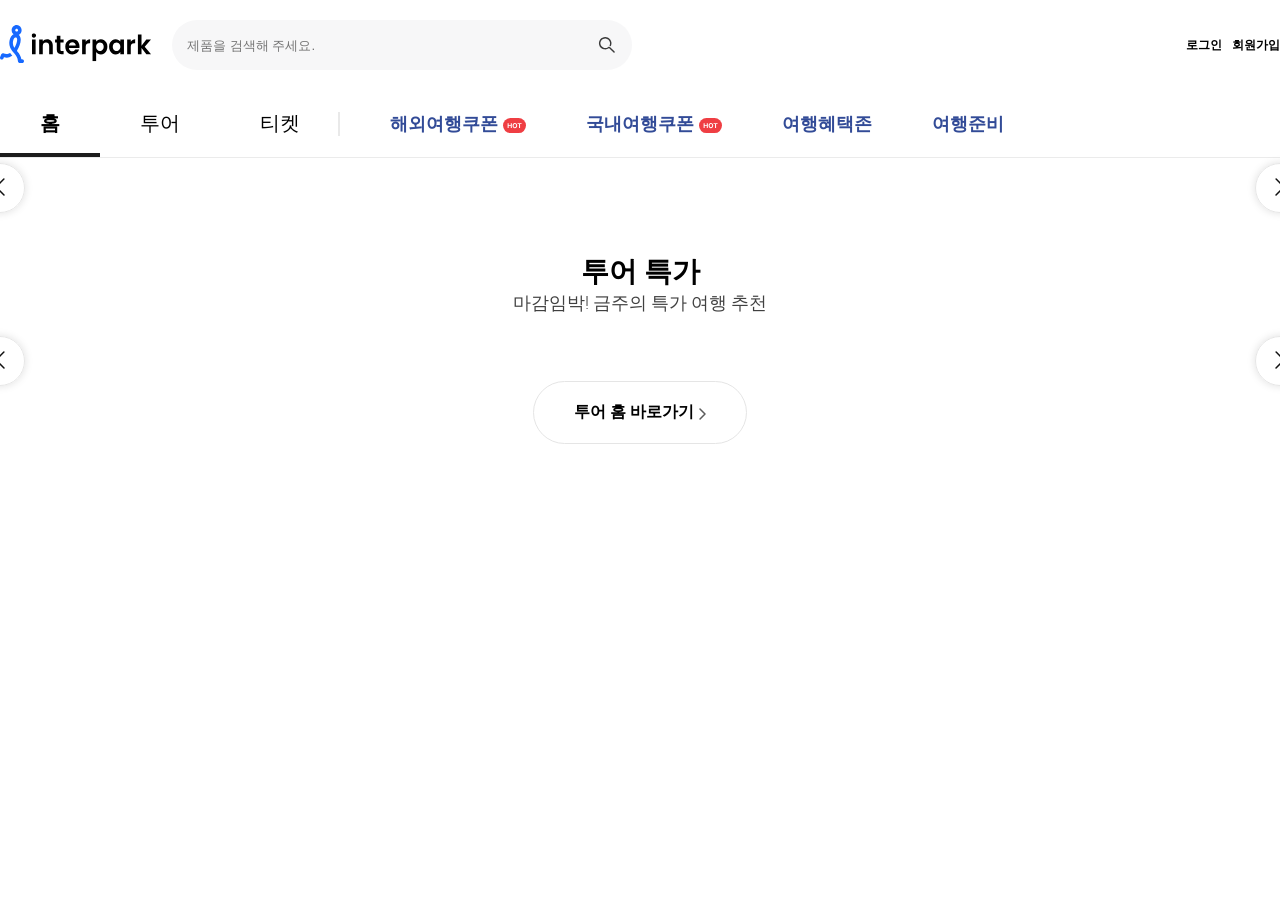
==== public/index.html @ 2ddde7ba "[feat]: tour영역 슬라이드 버튼 작업" ====
<!DOCTYPE html>
<html lang="ko">
  <head>
    <meta charset="UTF-8" />
    <meta name="viewport" content="width=device-width, initial-scale=1.0" />
    <title>나의 til</title>
    <!-- 외부라이브러리 -->
    <link
      rel="stylesheet"
      href="https://cdn.jsdelivr.net/npm/swiper@11/swiper-bundle.min.css"
    />
    <script src="https://cdn.jsdelivr.net/npm/swiper@11/swiper-bundle.min.js"></script>

    <link rel="stylesheet" href="css/common.css" />
    <link rel="stylesheet" href="css/header.css" />
    <link rel="stylesheet" href="css/banner.css" />
    <link rel="stylesheet" href="css/tour.css" />

    <!-- js 초기 코드  -->
    <script src="js/index.js"></script>
    <script src="js/header.js"></script>
    <script src="js/banner.js"></script>
    <script src="js/tour.js"></script>
  </head>

  <body>
    <!-- 전체 레이아웃  -->
    <div class="wrap">
      <!-- 상단 -->
      <header class="header">
        <div class="layout">
          <!-- 상단의 위 -->
          <div class="header_top">
            <div class="header_top_left">
              <!-- 로고 -->
              <div class="logo">
                <a href="http://www.interpark.com" target="_blank">
                  <img src="images/logo.svg" alt="로고" title="인터파크" />
                </a>
              </div>
              <!-- 제품검색 -->
              <div class="search">
                <!-- 제품 검색 API 연동 -->
                <form class="search_form">
                  <input
                    class="search_form_word"
                    type="text"
                    placeholder="제품을 검색해 주세요."
                  />
                  <input
                    class="search_form_button"
                    type="submit"
                    value="검색"
                  />
                </form>
              </div>
            </div>
            <div class="header_top_right">
              <ul class="member">
                <li><a href="#">로그인</a></li>
                <li><a href="#">회원가입</a></li>
              </ul>
            </div>
          </div>
          <!-- 상단의 아래 -->
          <div class="header_bottom">
            <div class="header_bottom_nav">
              <ul class="nav">
                <li><a href="#" class="focus">홈</a></li>
                <li><a href="#">투어</a></li>
                <li><a href="#">티켓</a></li>
              </ul>
            </div>
            <div class="header_bottom_eventmenu">
              <ul class="cupon">
                <li>
                  <a href="#">
                    해외여행쿠폰
                    <img
                      src="images/badge_hot.svg"
                      alt="해외여행쿠폰"
                      title="해외여행쿠폰"
                    />
                  </a>
                </li>
                <li>
                  <a href="#">
                    국내여행쿠폰
                    <img
                      src="images/badge_hot.svg"
                      alt="국내여행쿠폰"
                      title="국내여행쿠폰"
                    />
                  </a>
                </li>
                <li><a href="#">여행혜택존</a></li>
                <li><a href="#">여행준비</a></li>
              </ul>
            </div>
          </div>
        </div>
      </header>
      <!-- 메인 -->
      <main>
        <div class="layout">
          <!-- Banner -->
          <div class="banner">
            <!-- 절대로 swiper 단어 고치지 않는다 -->
            <div class="swiper sw_banner">
              <div class="swiper-wrapper">
                <!-- API 연동 -->
              </div>
              <div class="swiper-pagination"></div>
            </div>

            <button class="slide_bt banner_left">
              <img src="images/slider_arrow.svg" alt="left" title="left" />
            </button>

            <button class="slide_bt banner_right">
              <img src="images/slider_arrow.svg" alt="right" title="right" />
            </button>
          </div>
          <!-- Tour -->
          <div class="tour">
            <div class="section_top">
              <h2 class="section_title">투어 특가</h2>
              <span class="section_desc">마감임박! 금주의 특가 여행 추천</span>
            </div>
            <div class="section_list">
              <!--Start 목록영역 -->
              <div class="section_category">
                <ul class="section_category_bts">
                  <!-- API 연동 -->
                </ul>
              </div>

              <div class="section_slide">
                <!-- Swipe 투어 영역 -->
                <div class="swiper sw_tour">
                  <div class="swiper-wrapper">
                    <!-- API 연동 -->
                  </div>
                </div>

                <button class="slide_bt tour_prev banner_left">
                  <img src="images/slider_arrow.svg" alt="left" title="left" />
                </button>

                <button class="slide_bt tour_next banner_right">
                  <img
                    src="images/slider_arrow.svg"
                    alt="right"
                    title="right"
                  />
                </button>
              </div>

              <!--End 목록영역 -->
            </div>
            <div class="section_bts">
              <a href="#">
                투어 홈 바로가기
                <img
                  src="images/icon_linkArrow.svg"
                  alt="투어 홈 바로가기"
                  title="투어 홈 바로가기"
                />
              </a>
            </div>
          </div>
          <!-- Trip -->
          <div></div>
          <!-- Ticket -->
          <div></div>
          <!-- Live -->
          <div></div>
        </div>
      </main>
      <!-- 하단 -->
      <footer>
        <div></div>
      </footer>
    </div>
  </body>
</html>
---- public/css/common.css ----
@charset "utf-8";
@import url("https://fonts.googleapis.com/css2?family=Noto+Sans:ital,wght@0,100..900;1,100..900&family=Roboto:ital,wght@0,100..900;1,100..900&display=swap");

* {
  margin: 0;
  padding: 0;
  box-sizing: border-box;
  outline-style: none;
}

/* 태그 선택 : 추천하는 각 태그별 기본값 */
a {
  text-decoration: none;
  /* 디자인 보고 수정 */
  color: #000000;
}
ul {
  list-style: none;
}
html {
  width: 100%;
  /* 디자인 보고 수정 */
  font-size: 12px;
}

body {
  width: 100%;
  font-size: 1rem;
  /* 디자인 보고 수정 */
  color: #000000;
  /* 글꼴이 필요로 함. */
  font-family: "Segoe UI", Roboto, Arial, "Noto Sans", sans-serif;
  letter-spacing: 0px;
  word-spacing: 0px;
}
.wrap {
  width: 100%;
}
.layout {
  max-width: 1280px;
  width: 100%;

  margin: 0 auto;
  /* margin-top: 0;
  margin-bottom: 0;
  margin-left: auto;
  margin-right: auto; */
}
---- public/css/header.css ----
.header {
  position: relative;
  width: 100%;
  background-color: #ffffff;
  border-bottom: 1px solid #ebebeb;
}
.header_down {
  position: fixed;
  left: 0;
  top: 0;
  width: 100%;
  z-index: 100;
}

.header_top {
  /* 좌표 기준을 세워주자 */
  position: relative;
  width: 100%;
  display: flex;
  justify-content: space-between;
  align-items: center;

  /* margin-top: 30px; */
  /* margin-bottom: 30px; */
  margin: 20px 0;
}
.header_top_down {
  margin: 0;
}
.header_top_left {
  display: flex;
  align-items: center;
  gap: 20px;
}

.logo > a > img {
  width: 152px;
  height: auto;
}

.search {
}

.search_down {
  position: absolute;
  left: 350px;
  top: 10px;
}

.search_form {
  display: flex;
  align-items: center;
  width: 460px;
}

.search_form_word {
  width: calc(100% - 50px);
  height: 50px;
  background-color: #f7f7f8;
  border: none;
  border-radius: 25px 0px 0px 25px;
  padding-left: 15px;
}
.search_form_button {
  width: 50px;
  height: 50px;
  background-color: #f7f7f8;
  border: none;
  border-radius: 0px 25px 25px 0px;
  font-size: 0;
  cursor: pointer;

  /* background-color: red;
  background-image: url("../images/btn_search.svg");
  background-repeat: no-repeat;
  background-position: center;
  background-size: 18px; */

  background: #f7f7f8 url("../images/btn_search.svg") no-repeat center;
  background-size: 18px;
}

.header_top_right {
  position: relative;
}
.member {
  display: flex;
  gap: 10px;
}
.member_down {
  position: absolute;
  right: 0;
  top: 30px;
}
.member > li > a {
  font-size: 12px;
  font-weight: 700;
  color: #000000;
  line-height: 16px;
}

.header_bottom {
  width: 100%;
  display: flex;
  align-items: center;
}
.header_bottom_nav {
}
.nav {
  position: relative;
  display: flex;
  gap: 0px;
}
.nav::after {
  content: "";
  display: block;
  position: absolute;
  right: 0;
  /* top: calc(100% - 50% - 24px / 2); */
  top: 50%;
  transform: translateY(-50%);

  width: 2px;
  height: 24px;
  background-color: #e9e9e9;
}

.nav li a {
  position: relative;

  display: block;
  font-size: 20px;
  font-weight: 400;
  padding: 20px 40px;
}

.nav li a.focus {
  font-weight: 700 !important;
}

.nav li a.focus::after {
  content: "";

  position: absolute;
  left: 0;
  bottom: 0;

  display: block;
  width: 100%;
  height: 4px;
  background-color: #1c1c1c;
}

.header_bottom_eventmenu {
}
.cupon {
  display: flex;
  align-items: center;
  gap: 20px;
  margin-left: 30px;
}
.cupon > li > a {
  display: flex;
  align-items: center;
  gap: 5px;

  font-size: 18px;
  font-weight: 600;
  color: #324b97;
  padding: 0 20px;
}
.cupon > li > a > img {
  transform: translateY(10%);
}
---- public/css/banner.css ----
.banner {
  position: relative;
  margin-top: 30px;
}
.banner_slide {
  display: flex;
  gap: 25px;
}

.banner_list {
  border-radius: 15px;
  overflow: hidden;
}
/* 이미지가 영역에 가득 채워지고 비율이 유지되도록 처리  */
.banner_list img {
  width: 100%;
  height: 100%;
  /* 비율을 유지하면서 영역에 이미지 가득 채우기 */
  object-fit: cover;
  display: block;
}
.sw_banner {
  border-radius: 15px;
}
.slide_bt {
  position: absolute;
  top: 50%;
  /* transform: translateY(-50%); */
  width: 50px;
  height: 50px;
  border-radius: 50%;

  cursor: pointer;

  border: 1px solid #e6e6e6;
  background-color: rgba(255, 255, 255, 0.85);
  box-shadow: 0 0 8px rgba(0, 0, 0, 0.13);

  z-index: 100;
}
.banner_left {
  left: 0;
  transform: translateX(-50%) translateY(-50%) rotateY(180deg);
}
.banner_right {
  right: 0;
  transform: translateX(50%) translateY(-50%);
}
---- public/css/tour.css ----
.tour {
  position: relative;
  margin-top: 65px;
}

.section_top {
  padding-bottom: 22px;
}
.section_title {
  text-align: center;
  font-size: 28px;
  font-weight: 700;
}
.section_desc {
  display: block;
  text-align: center;
  font-size: 18px;
  font-weight: 300;
  color: rgba(0, 0, 0, 0.75);
}
.section_list {
  position: relative;
}
.section_category {
  display: flex;
  justify-content: center;
  padding-bottom: 24px;
}
.section_category_bts {
  display: flex;
  gap: 6px;
}
.section_category_bts > li {
}
.section_category_bts > li > button {
  border: 1px solid #e5e5e5;
  background-color: #ffffff;
  padding: 15px 20px;
  border-radius: 52px;
  cursor: pointer;

  font-size: 14px;
  font-weight: 400;

  transition: all 0.1s;
}
.section_category_bts > li > button.cate_focus {
  border: 1px solid #333333;
  color: #fff;
  background-color: #333333;
  font-weight: 700;
}

.section_slide {
  position: relative;
  margin-bottom: 20px;
}

.item {
  position: relative;
  overflow: hidden;
  border: 1px solid #e5e5e5;
  border-radius: 10px;
}

.item > a {
}
.item_image {
  width: 100%;
  height: 250px;
  overflow: hidden;
  margin-bottom: 25px;
}

.item_image > img {
  width: 100%;
  /* 비율을 유지하면서 영역에 이미지 가득 채우기 */
  height: 100%;
  object-fit: cover;
  display: block;
}
.item_name {
  position: absolute;
  left: 20px;
  top: 235px;

  background-color: #1769ff;
  color: #fff;
  font-size: 14px;
  font-weight: 600;

  border-radius: 4px;
  padding: 10px;
}

.item_text {
  padding: 20px;
  padding-top: 5px;
}

.item_cupon {
  display: block;
  font-size: 14px;
  font-weight: 400;
  color: #1769ff;
  /* 줄내림 방지 */
  white-space: nowrap;
  /* 말줄임 처리 */
  overflow: hidden;
  text-overflow: ellipsis;
}
.item_desc {
  display: block;
  font-size: 14px;
  font-weight: 400;
  color: #333;
  /* 줄내림 방지 */
  white-space: nowrap;
  /* 말줄임 처리 */
  overflow: hidden;
  text-overflow: ellipsis;
}
.item_price {
  font-size: 16px;
  font-weight: 400;
}
.item_price > b {
  font-size: 20px;
  font-weight: 700;
}

.section_bts {
  display: flex;
  justify-content: center;
}
.section_bts > a {
  border: 1px solid #e5e5e5;
  padding: 20px 40px;
  border-radius: 40px;

  background-color: #fff;
  font-size: 16px;
  font-weight: 700;

  display: flex;
  align-items: center;
  gap: 5px;
}
.section_bts > a > img {
  transform: translateY(1px);
}

/* Swiper 버튼 비활성시 표현 */
.swiper-button-disabled {
  display: none !important;
}
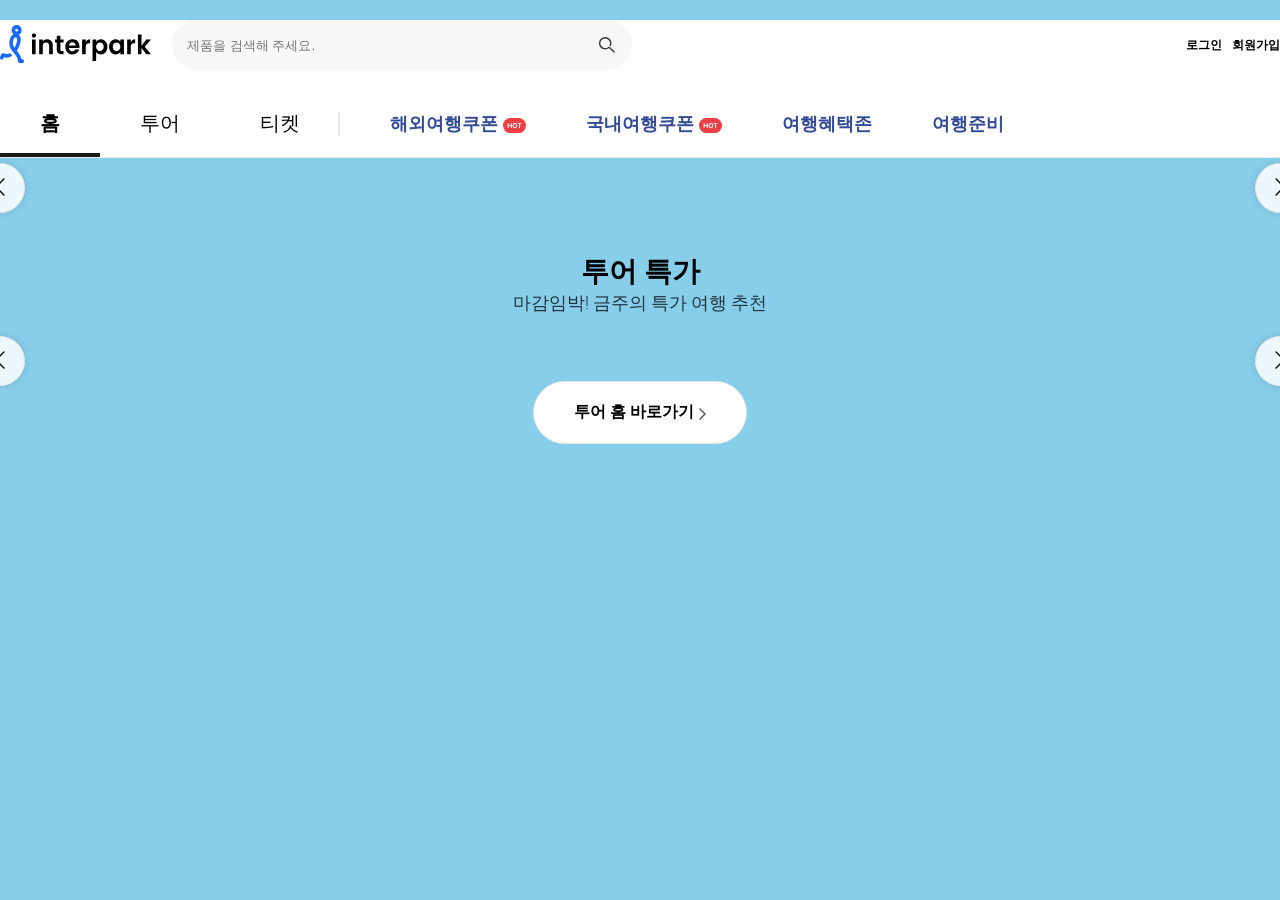
==== commit 38462de4: "[feat]: 반응형 작업과 css 정리 시작" ====
--- a/public/index.html
+++ b/public/index.html
@@ -5,6 +5,10 @@
     <meta name="viewport" content="width=device-width, initial-scale=1.0" />
     <title>나의 til</title>
     <!-- 외부라이브러리 -->
+    <link
+      rel="stylesheet"
+      href="https://necolas.github.io/normalize.css/8.0.1/normalize.css"
+    />
     <link
       rel="stylesheet"
       href="https://cdn.jsdelivr.net/npm/swiper@11/swiper-bundle.min.css"
--- a/public/css/common.css
+++ b/public/css/common.css
@@ -46,3 +46,28 @@
   margin-left: auto;
   margin-right: auto; */
 }
+
+/* 반응형작업 */
+body {
+  background-color: skyblue;
+}
+@media screen and (max-width: 1024px) {
+  body {
+    background-color: aqua;
+  }
+}
+@media screen and (max-width: 960px) {
+  body {
+    background-color: orange;
+  }
+}
+@media screen and (max-width: 760px) {
+  body {
+    background-color: hotpink;
+  }
+}
+@media screen and (max-width: 640px) {
+  body {
+    background-color: yellowgreen;
+  }
+}
--- a/public/css/header.css
+++ b/public/css/header.css
@@ -3,13 +3,14 @@
   width: 100%;
   background-color: #ffffff;
   border-bottom: 1px solid #ebebeb;
+  z-index: 999;
 }
 .header_down {
   position: fixed;
   left: 0;
   top: 0;
   width: 100%;
-  z-index: 100;
+  z-index: 999;
 }
 
 .header_top {
--- a/public/css/banner.css
+++ b/public/css/banner.css
@@ -2,6 +2,11 @@
   position: relative;
   margin-top: 30px;
 }
+/* 스크롤시 헤더가 반영 안 되는 부분 반영해서 레이아웃 적용 */
+.banner_fix {
+  padding-top: 50px;
+}
+
 .banner_slide {
   display: flex;
   gap: 25px;
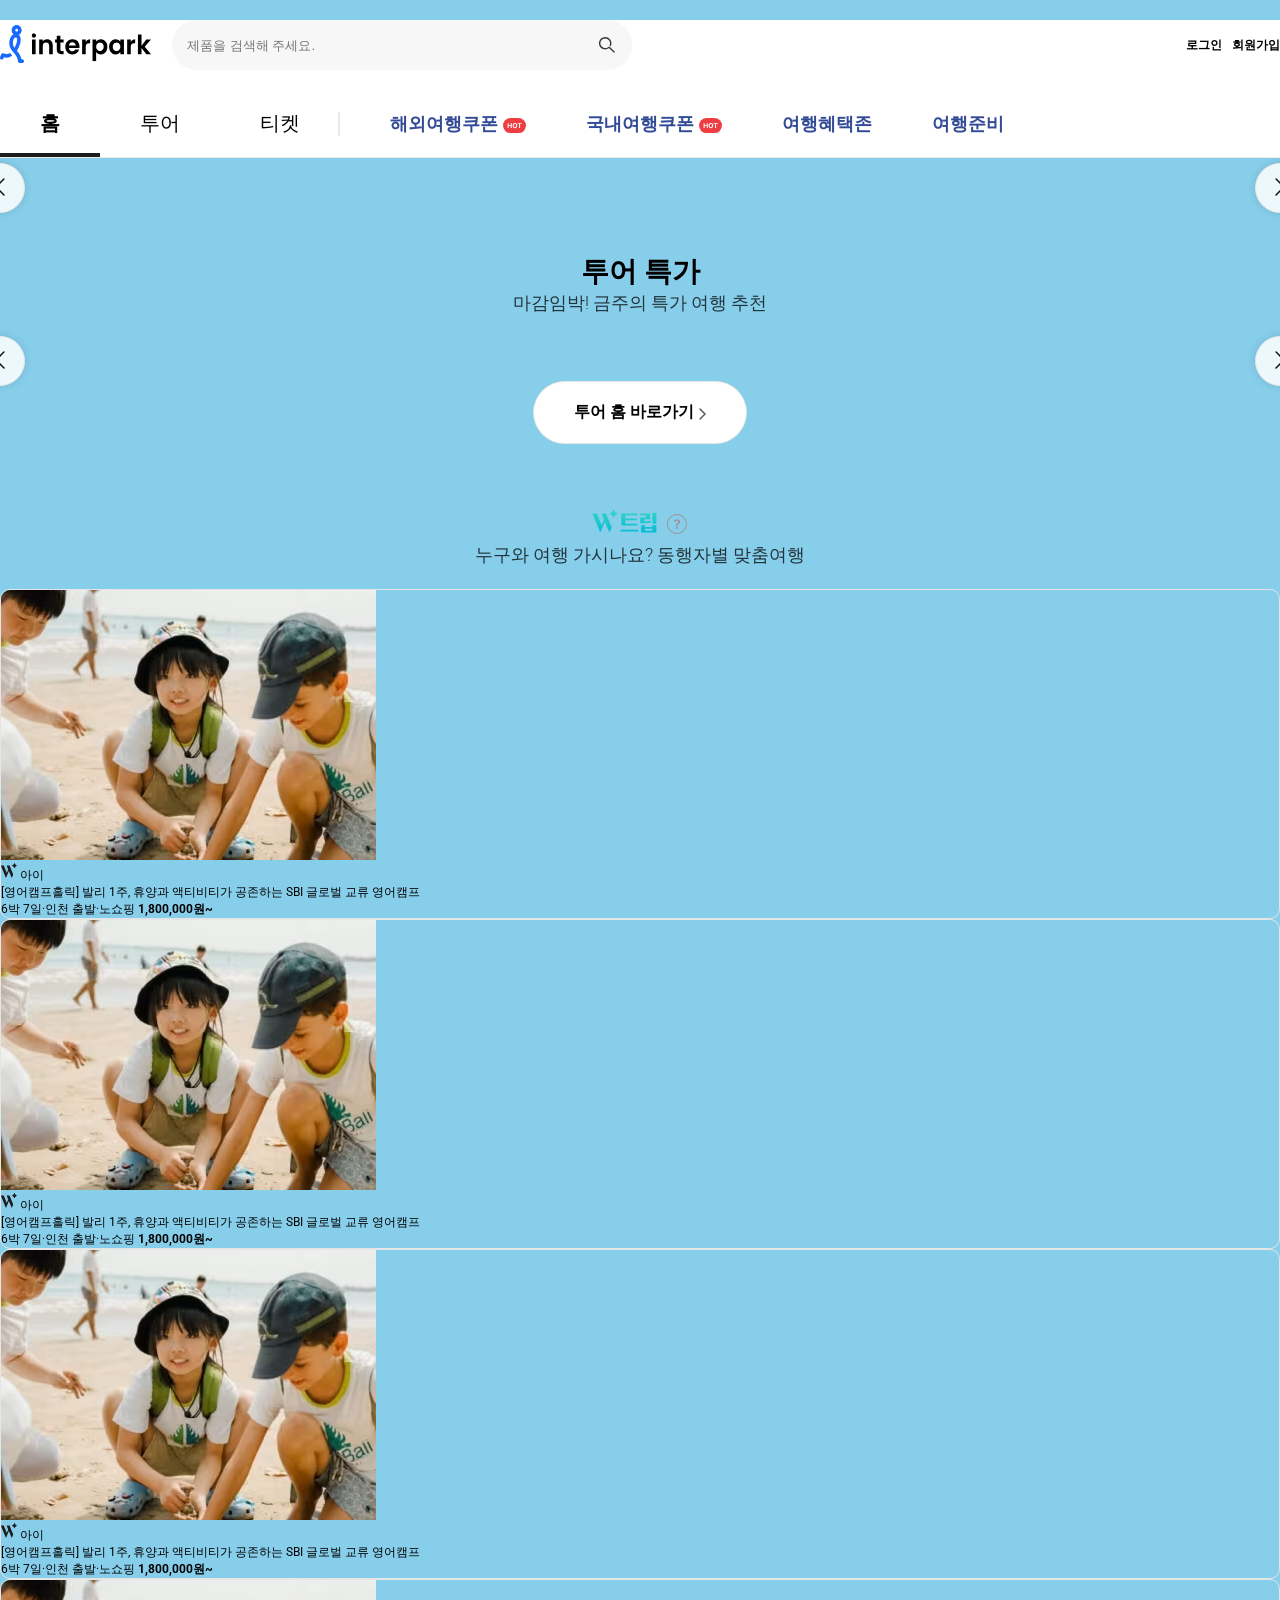
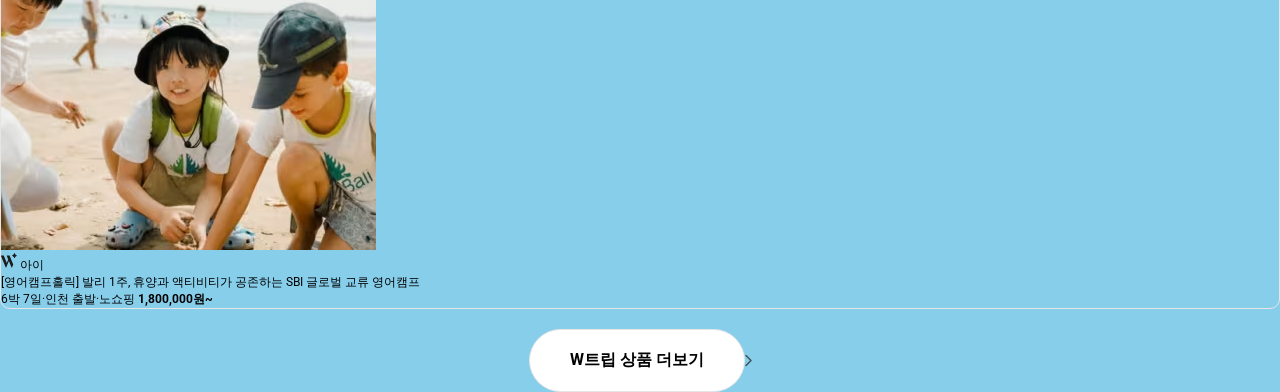
==== commit e39c8e29: "[feat]: trip영역 html 레이아웃 작업" ====
--- a/public/index.html
+++ b/public/index.html
@@ -19,6 +19,7 @@
     <link rel="stylesheet" href="css/header.css" />
     <link rel="stylesheet" href="css/banner.css" />
     <link rel="stylesheet" href="css/tour.css" />
+    <link rel="stylesheet" href="css/trip.css" />
 
     <!-- js 초기 코드  -->
     <script src="js/index.js"></script>
@@ -174,7 +175,125 @@
             </div>
           </div>
           <!-- Trip -->
-          <div></div>
+          <div class="trip">
+            <div class="section_top">
+              <div class="section_title">
+                <img
+                  src="images/icon_w_trip_new.svg"
+                  alt="w_trip"
+                  title="w_trip"
+                />
+                <img
+                  src="images/icon_w_trip_question_mark.svg"
+                  alt="w_trip_Q"
+                  title="w_trip_Q"
+                />
+              </div>
+              <span class="section_desc"
+                >누구와 여행 가시나요? 동행자별 맞춤여행</span
+              >
+            </div>
+            <!-- Start 목록영역 -->
+            <div class="section_slide">
+              <div class="item">
+                <a href="#">
+                  <img
+                    src="images/A1051441_1_300.avif"
+                    alt="발리"
+                    title="발리"
+                  />
+                  <br />
+                  <img
+                    src="images/icon_w_logo_new.svg"
+                    alt="w_logo"
+                    title="w_logo"
+                  />
+                  <span>아이</span>
+                  <p>
+                    [영어캠프홀릭] 발리 1주, 휴양과 액티비티가 공존하는 SBI
+                    글로벌 교류 영어캠프
+                  </p>
+                  <span>6박 7일·인천 출발·노쇼핑</span>
+                  <span><b>1,800,000원~</b></span>
+                </a>
+              </div>
+              <div class="item">
+                <a href="#">
+                  <img
+                    src="images/A1051441_1_300.avif"
+                    alt="발리"
+                    title="발리"
+                  />
+                  <br />
+                  <img
+                    src="images/icon_w_logo_new.svg"
+                    alt="w_logo"
+                    title="w_logo"
+                  />
+                  <span>아이</span>
+                  <p>
+                    [영어캠프홀릭] 발리 1주, 휴양과 액티비티가 공존하는 SBI
+                    글로벌 교류 영어캠프
+                  </p>
+                  <span>6박 7일·인천 출발·노쇼핑</span>
+                  <span><b>1,800,000원~</b></span>
+                </a>
+              </div>
+              <div class="item">
+                <a href="#">
+                  <img
+                    src="images/A1051441_1_300.avif"
+                    alt="발리"
+                    title="발리"
+                  />
+                  <br />
+                  <img
+                    src="images/icon_w_logo_new.svg"
+                    alt="w_logo"
+                    title="w_logo"
+                  />
+                  <span>아이</span>
+                  <p>
+                    [영어캠프홀릭] 발리 1주, 휴양과 액티비티가 공존하는 SBI
+                    글로벌 교류 영어캠프
+                  </p>
+                  <span>6박 7일·인천 출발·노쇼핑</span>
+                  <span><b>1,800,000원~</b></span>
+                </a>
+              </div>
+              <div class="item">
+                <a href="#">
+                  <img
+                    src="images/A1051441_1_300.avif"
+                    alt="발리"
+                    title="발리"
+                  />
+                  <br />
+                  <img
+                    src="images/icon_w_logo_new.svg"
+                    alt="w_logo"
+                    title="w_logo"
+                  />
+                  <span>아이</span>
+                  <p>
+                    [영어캠프홀릭] 발리 1주, 휴양과 액티비티가 공존하는 SBI
+                    글로벌 교류 영어캠프
+                  </p>
+                  <span>6박 7일·인천 출발·노쇼핑</span>
+                  <span><b>1,800,000원~</b></span>
+                </a>
+              </div>
+            </div>
+            <!-- End 목록영역 -->
+            <div class="section_bts">
+              <a href="#">W트립 상품 더보기</a>
+              <img
+                src="images/icon_linkArrow.svg"
+                alt="더보기"
+                title="W트립 상품 더보기"
+              />
+            </div>
+          </div>
           <!-- Ticket -->
           <div></div>
           <!-- Live -->
--- a/public/css/trip.css
+++ b/public/css/trip.css
@@ -0,0 +1,3 @@
+.trip {
+  margin-top: 65px;
+}
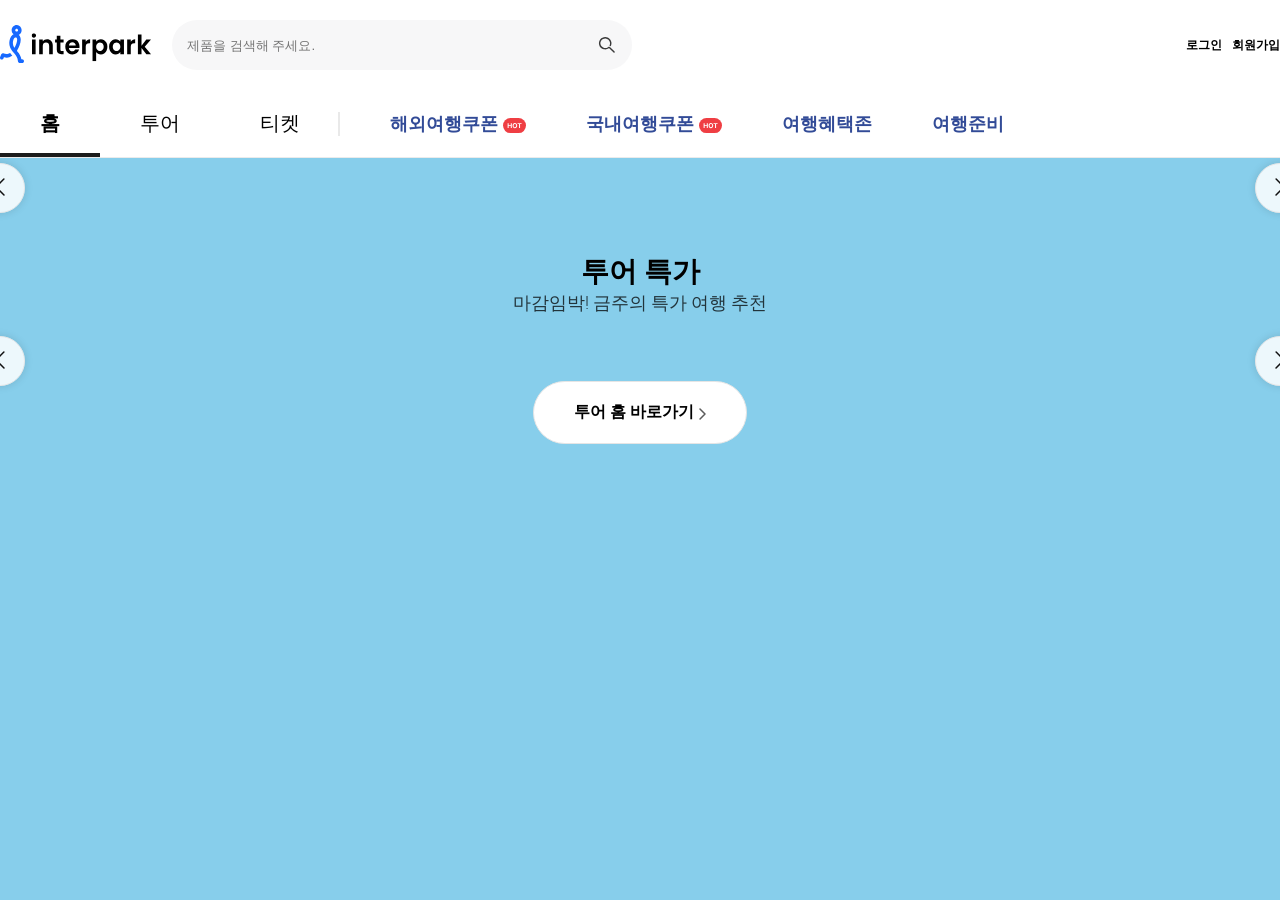
==== commit 3035e542: "[feat]: 배너 상단 고정 중" ====
--- a/public/index.html
+++ b/public/index.html
@@ -19,7 +19,6 @@
     <link rel="stylesheet" href="css/header.css" />
     <link rel="stylesheet" href="css/banner.css" />
     <link rel="stylesheet" href="css/tour.css" />
-    <link rel="stylesheet" href="css/trip.css" />
 
     <!-- js 초기 코드  -->
     <script src="js/index.js"></script>
@@ -106,7 +105,7 @@
         </div>
       </header>
       <!-- 메인 -->
-      <main>
+      <main class="main">
         <div class="layout">
           <!-- Banner -->
           <div class="banner">
@@ -175,125 +174,7 @@
             </div>
           </div>
           <!-- Trip -->
-          <div class="trip">
-            <div class="section_top">
-              <div class="section_title">
-                <img
-                  src="images/icon_w_trip_new.svg"
-                  alt="w_trip"
-                  title="w_trip"
-                />
-                <img
-                  src="images/icon_w_trip_question_mark.svg"
-                  alt="w_trip_Q"
-                  title="w_trip_Q"
-                />
-              </div>
-              <span class="section_desc"
-                >누구와 여행 가시나요? 동행자별 맞춤여행</span
-              >
-            </div>
-            <!-- Start 목록영역 -->
-            <div class="section_slide">
-              <div class="item">
-                <a href="#">
-                  <img
-                    src="images/A1051441_1_300.avif"
-                    alt="발리"
-                    title="발리"
-                  />
-                  <br />
-                  <img
-                    src="images/icon_w_logo_new.svg"
-                    alt="w_logo"
-                    title="w_logo"
-                  />
-                  <span>아이</span>
-                  <p>
-                    [영어캠프홀릭] 발리 1주, 휴양과 액티비티가 공존하는 SBI
-                    글로벌 교류 영어캠프
-                  </p>
-                  <span>6박 7일·인천 출발·노쇼핑</span>
-                  <span><b>1,800,000원~</b></span>
-                </a>
-              </div>
-              <div class="item">
-                <a href="#">
-                  <img
-                    src="images/A1051441_1_300.avif"
-                    alt="발리"
-                    title="발리"
-                  />
-                  <br />
-                  <img
-                    src="images/icon_w_logo_new.svg"
-                    alt="w_logo"
-                    title="w_logo"
-                  />
-                  <span>아이</span>
-                  <p>
-                    [영어캠프홀릭] 발리 1주, 휴양과 액티비티가 공존하는 SBI
-                    글로벌 교류 영어캠프
-                  </p>
-                  <span>6박 7일·인천 출발·노쇼핑</span>
-                  <span><b>1,800,000원~</b></span>
-                </a>
-              </div>
-              <div class="item">
-                <a href="#">
-                  <img
-                    src="images/A1051441_1_300.avif"
-                    alt="발리"
-                    title="발리"
-                  />
-                  <br />
-                  <img
-                    src="images/icon_w_logo_new.svg"
-                    alt="w_logo"
-                    title="w_logo"
-                  />
-                  <span>아이</span>
-                  <p>
-                    [영어캠프홀릭] 발리 1주, 휴양과 액티비티가 공존하는 SBI
-                    글로벌 교류 영어캠프
-                  </p>
-                  <span>6박 7일·인천 출발·노쇼핑</span>
-                  <span><b>1,800,000원~</b></span>
-                </a>
-              </div>
-              <div class="item">
-                <a href="#">
-                  <img
-                    src="images/A1051441_1_300.avif"
-                    alt="발리"
-                    title="발리"
-                  />
-                  <br />
-                  <img
-                    src="images/icon_w_logo_new.svg"
-                    alt="w_logo"
-                    title="w_logo"
-                  />
-                  <span>아이</span>
-                  <p>
-                    [영어캠프홀릭] 발리 1주, 휴양과 액티비티가 공존하는 SBI
-                    글로벌 교류 영어캠프
-                  </p>
-                  <span>6박 7일·인천 출발·노쇼핑</span>
-                  <span><b>1,800,000원~</b></span>
-                </a>
-              </div>
-            </div>
-            <!-- End 목록영역 -->
-            <div class="section_bts">
-              <a href="#">W트립 상품 더보기</a>
-              <img
-                src="images/icon_linkArrow.svg"
-                alt="더보기"
-                title="W트립 상품 더보기"
-              />
-            </div>
-          </div>
+          <div></div>
           <!-- Ticket -->
           <div></div>
           <!-- Live -->
--- a/public/css/common.css
+++ b/public/css/common.css
@@ -51,6 +51,12 @@
 body {
   background-color: skyblue;
 }
+
+/* header가 fixed가 되면 강제로 padding 넣기 */
+.main_fixed {
+  padding-top: 150px;
+}
+
 @media screen and (max-width: 1024px) {
   body {
     background-color: aqua;
--- a/public/css/header.css
+++ b/public/css/header.css
@@ -23,10 +23,10 @@
 
   /* margin-top: 30px; */
   /* margin-bottom: 30px; */
-  margin: 20px 0;
+  padding: 20px 0;
 }
 .header_top_down {
-  margin: 0;
+  padding: 0;
 }
 .header_top_left {
   display: flex;
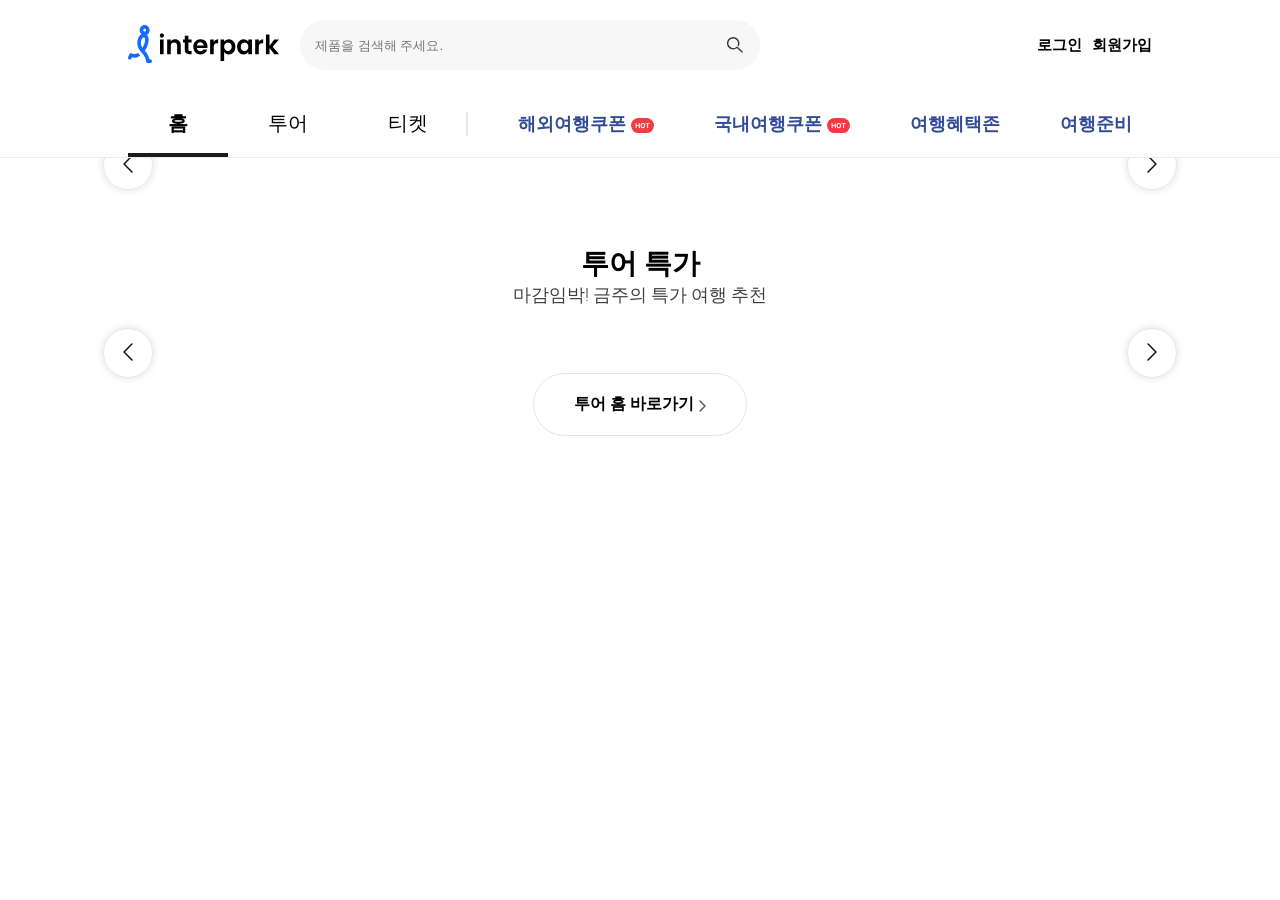
==== commit 7256ad4f: "[feat]: header영역 반응형 작업 시작" ====
--- a/public/index.html
+++ b/public/index.html
@@ -104,6 +104,22 @@
           </div>
         </div>
       </header>
+      <!-- 모바일 상단 -->
+      <div class="m_header">
+        <div class="m_header_left">
+          <!-- 모바일 로고 -->
+          <div class="logo">
+            <a href="http://www.interpark.com" target="_blank">
+              <img src="images/logo.svg" alt="로고" title="인터파크" />
+            </a>
+          </div>
+          <!-- 모바일 상단 메뉴 -->
+          <ul class="nav">
+            <li><a href="#">투어</a></li>
+            <li><a href="#">티켓</a></li>
+          </ul>
+        </div>
+      </div>
       <!-- 메인 -->
       <main class="main">
         <div class="layout">
@@ -117,11 +133,11 @@
               <div class="swiper-pagination"></div>
             </div>
 
-            <button class="slide_bt banner_left">
+            <button class="slide_bt banner_prev slide_bt_left">
               <img src="images/slider_arrow.svg" alt="left" title="left" />
             </button>
 
-            <button class="slide_bt banner_right">
+            <button class="slide_bt banner_next slide_bt_right">
               <img src="images/slider_arrow.svg" alt="right" title="right" />
             </button>
           </div>
@@ -146,12 +162,10 @@
                     <!-- API 연동 -->
                   </div>
                 </div>
-
-                <button class="slide_bt tour_prev banner_left">
+                <button class="slide_bt tour_prev slide_bt_left">
                   <img src="images/slider_arrow.svg" alt="left" title="left" />
                 </button>
-
-                <button class="slide_bt tour_next banner_right">
+                <button class="slide_bt tour_next slide_bt_right">
                   <img
                     src="images/slider_arrow.svg"
                     alt="right"
--- a/public/css/common.css
+++ b/public/css/common.css
@@ -2,9 +2,9 @@
 @import url("https://fonts.googleapis.com/css2?family=Noto+Sans:ital,wght@0,100..900;1,100..900&family=Roboto:ital,wght@0,100..900;1,100..900&display=swap");
 
 * {
+  box-sizing: border-box;
   margin: 0;
   padding: 0;
-  box-sizing: border-box;
   outline-style: none;
 }
 
@@ -25,20 +25,21 @@
 
 body {
   width: 100%;
+  /* 글꼴이 필요로 함. */
+  font-family: "Segoe UI", Roboto, Arial, "Noto Sans", sans-serif;
   font-size: 1rem;
+  letter-spacing: 0px;
   /* 디자인 보고 수정 */
   color: #000000;
-  /* 글꼴이 필요로 함. */
-  font-family: "Segoe UI", Roboto, Arial, "Noto Sans", sans-serif;
-  letter-spacing: 0px;
   word-spacing: 0px;
 }
 .wrap {
   width: 100%;
 }
 .layout {
+  width: 100%;
+  /* 최대 너비 */
   max-width: 1280px;
-  width: 100%;
 
   margin: 0 auto;
   /* margin-top: 0;
@@ -47,33 +48,57 @@
   margin-right: auto; */
 }
 
-/* 반응형작업 */
-body {
-  background-color: skyblue;
-}
-
 /* header가 fixed가 되면 강제로 padding 넣기 */
 .main_fixed {
   padding-top: 150px;
 }
 
-@media screen and (max-width: 1024px) {
-  body {
-    background-color: aqua;
+/* slide 관련 공통 */
+.slide_bt {
+  position: absolute;
+  top: 50%;
+
+  z-index: 100;
+  /* transform: translateY(-50%); */
+  width: 50px;
+  height: 50px;
+  background-color: rgba(255, 255, 255, 0.85);
+
+  border: 1px solid #e6e6e6;
+  border-radius: 50%;
+  box-shadow: 0 0 8px rgba(0, 0, 0, 0.13);
+
+  cursor: pointer;
+}
+
+.slide_bt_left {
+  left: 0;
+  transform: translateX(-50%) translateY(-50%) rotateY(180deg);
+}
+.slide_bt_right {
+  right: 0;
+  transform: translateX(50%) translateY(-50%);
+}
+
+/* Swiper 버튼 비활성시 표현 */
+.swiper-button-disabled {
+  display: none !important;
+}
+
+/* 반응형작업 */
+@media all and (max-width: 1280px) {
+  .layout {
+    max-width: 1024px;
   }
 }
-@media screen and (max-width: 960px) {
-  body {
-    background-color: orange;
+
+@media all and (max-width: 1024px) {
+  .layout {
+    max-width: 760px;
   }
 }
 @media screen and (max-width: 760px) {
-  body {
-    background-color: hotpink;
+  .layout {
+    max-width: 100%;
   }
 }
-@media screen and (max-width: 640px) {
-  body {
-    background-color: yellowgreen;
-  }
-}
--- a/public/css/header.css
+++ b/public/css/header.css
@@ -1,25 +1,31 @@
+main {
+  padding-top: 150px;
+}
+
 .header {
-  position: relative;
+  position: fixed;
+  left: 0;
+  top: 0;
+  z-index: 999;
   width: 100%;
   background-color: #ffffff;
   border-bottom: 1px solid #ebebeb;
-  z-index: 999;
 }
 .header_down {
   position: fixed;
-  left: 0;
   top: 0;
-  width: 100%;
+  left: 0;
   z-index: 999;
+  width: 100%;
 }
 
 .header_top {
   /* 좌표 기준을 세워주자 */
   position: relative;
-  width: 100%;
   display: flex;
   justify-content: space-between;
   align-items: center;
+  width: 100%;
 
   /* margin-top: 30px; */
   /* margin-bottom: 30px; */
@@ -44,8 +50,8 @@
 
 .search_down {
   position: absolute;
+  top: 6px;
   left: 350px;
-  top: 10px;
 }
 
 .search_form {
@@ -65,11 +71,7 @@
 .search_form_button {
   width: 50px;
   height: 50px;
-  background-color: #f7f7f8;
-  border: none;
-  border-radius: 0px 25px 25px 0px;
   font-size: 0;
-  cursor: pointer;
 
   /* background-color: red;
   background-image: url("../images/btn_search.svg");
@@ -78,7 +80,11 @@
   background-size: 18px; */
 
   background: #f7f7f8 url("../images/btn_search.svg") no-repeat center;
+  background-color: #f7f7f8;
   background-size: 18px;
+  border: none;
+  border-radius: 0px 25px 25px 0px;
+  cursor: pointer;
 }
 
 .header_top_right {
@@ -90,20 +96,20 @@
 }
 .member_down {
   position: absolute;
+  top: 30px;
   right: 0;
-  top: 30px;
 }
 .member > li > a {
-  font-size: 12px;
+  font-size: 15px;
   font-weight: 700;
+  line-height: 16px;
   color: #000000;
-  line-height: 16px;
 }
 
 .header_bottom {
-  width: 100%;
-  display: flex;
-  align-items: center;
+  display: flex;
+  align-items: center;
+  width: 100%;
 }
 .header_bottom_nav {
 }
@@ -113,26 +119,26 @@
   gap: 0px;
 }
 .nav::after {
-  content: "";
-  display: block;
-  position: absolute;
-  right: 0;
+  position: absolute;
   /* top: calc(100% - 50% - 24px / 2); */
   top: 50%;
-  transform: translateY(-50%);
+  right: 0;
+  display: block;
 
   width: 2px;
   height: 24px;
   background-color: #e9e9e9;
+  transform: translateY(-50%);
+  content: "";
 }
 
 .nav li a {
   position: relative;
 
   display: block;
+  padding: 20px 40px;
   font-size: 20px;
   font-weight: 400;
-  padding: 20px 40px;
 }
 
 .nav li a.focus {
@@ -140,16 +146,15 @@
 }
 
 .nav li a.focus::after {
-  content: "";
-
-  position: absolute;
-  left: 0;
+  position: absolute;
   bottom: 0;
+  left: 0;
 
   display: block;
   width: 100%;
   height: 4px;
   background-color: #1c1c1c;
+  content: "";
 }
 
 .header_bottom_eventmenu {
@@ -163,13 +168,44 @@
 .cupon > li > a {
   display: flex;
   align-items: center;
-  gap: 5px;
+  padding: 0 20px;
 
   font-size: 18px;
   font-weight: 600;
   color: #324b97;
-  padding: 0 20px;
+  gap: 5px;
 }
 .cupon > li > a > img {
   transform: translateY(10%);
 }
+
+/* 모바일 header */
+.m_header {
+  display: none;
+  position: fixed;
+  top: 0;
+  left: 0;
+  z-index: 999;
+  width: 100%;
+  height: 54px;
+  background-color: #fff;
+  border-bottom: 2px solid #ebebeb;
+}
+
+.m_header_left {
+  display: flex;
+  align-items: center;
+}
+
+/* 반응형 작업 */
+@media all and (max-width: 1024px) {
+  main {
+    padding-top: 54px;
+  }
+  .header {
+    display: none;
+  }
+  .m_header {
+    display: block;
+  }
+}
--- a/public/css/banner.css
+++ b/public/css/banner.css
@@ -1,6 +1,6 @@
 .banner {
   position: relative;
-  margin-top: 30px;
+  padding-top: 30px;
 }
 /* 스크롤시 헤더가 반영 안 되는 부분 반영해서 레이아웃 적용 */
 .banner_fix {
@@ -13,41 +13,17 @@
 }
 
 .banner_list {
+  overflow: hidden;
   border-radius: 15px;
-  overflow: hidden;
 }
 /* 이미지가 영역에 가득 채워지고 비율이 유지되도록 처리  */
 .banner_list img {
+  display: block;
   width: 100%;
   height: 100%;
   /* 비율을 유지하면서 영역에 이미지 가득 채우기 */
   object-fit: cover;
-  display: block;
 }
 .sw_banner {
   border-radius: 15px;
 }
-.slide_bt {
-  position: absolute;
-  top: 50%;
-  /* transform: translateY(-50%); */
-  width: 50px;
-  height: 50px;
-  border-radius: 50%;
-
-  cursor: pointer;
-
-  border: 1px solid #e6e6e6;
-  background-color: rgba(255, 255, 255, 0.85);
-  box-shadow: 0 0 8px rgba(0, 0, 0, 0.13);
-
-  z-index: 100;
-}
-.banner_left {
-  left: 0;
-  transform: translateX(-50%) translateY(-50%) rotateY(180deg);
-}
-.banner_right {
-  right: 0;
-  transform: translateX(50%) translateY(-50%);
-}
--- a/public/css/tour.css
+++ b/public/css/tour.css
@@ -7,15 +7,15 @@
   padding-bottom: 22px;
 }
 .section_title {
-  text-align: center;
   font-size: 28px;
   font-weight: 700;
+  text-align: center;
 }
 .section_desc {
   display: block;
-  text-align: center;
   font-size: 18px;
   font-weight: 300;
+  text-align: center;
   color: rgba(0, 0, 0, 0.75);
 }
 .section_list {
@@ -33,22 +33,22 @@
 .section_category_bts > li {
 }
 .section_category_bts > li > button {
-  border: 1px solid #e5e5e5;
-  background-color: #ffffff;
   padding: 15px 20px;
-  border-radius: 52px;
-  cursor: pointer;
 
   font-size: 14px;
   font-weight: 400;
+  background-color: #ffffff;
+  border: 1px solid #e5e5e5;
+  border-radius: 52px;
 
   transition: all 0.1s;
+  cursor: pointer;
 }
 .section_category_bts > li > button.cate_focus {
-  border: 1px solid #333333;
+  font-weight: 700;
   color: #fff;
   background-color: #333333;
-  font-weight: 700;
+  border: 1px solid #333333;
 }
 
 .section_slide {
@@ -73,24 +73,24 @@
 }
 
 .item_image > img {
+  display: block;
   width: 100%;
   /* 비율을 유지하면서 영역에 이미지 가득 채우기 */
   height: 100%;
   object-fit: cover;
-  display: block;
 }
 .item_name {
   position: absolute;
+  top: 235px;
   left: 20px;
-  top: 235px;
+  padding: 10px;
+  font-size: 14px;
+  font-weight: 600;
+  color: #fff;
 
   background-color: #1769ff;
-  color: #fff;
-  font-size: 14px;
-  font-weight: 600;
 
   border-radius: 4px;
-  padding: 10px;
 }
 
 .item_text {
@@ -100,24 +100,24 @@
 
 .item_cupon {
   display: block;
+  /* 말줄임 처리 */
+  overflow: hidden;
   font-size: 14px;
   font-weight: 400;
   color: #1769ff;
   /* 줄내림 방지 */
   white-space: nowrap;
-  /* 말줄임 처리 */
-  overflow: hidden;
   text-overflow: ellipsis;
 }
 .item_desc {
   display: block;
+  /* 말줄임 처리 */
+  overflow: hidden;
   font-size: 14px;
   font-weight: 400;
   color: #333;
   /* 줄내림 방지 */
   white-space: nowrap;
-  /* 말줄임 처리 */
-  overflow: hidden;
   text-overflow: ellipsis;
 }
 .item_price {
@@ -134,23 +134,17 @@
   justify-content: center;
 }
 .section_bts > a {
-  border: 1px solid #e5e5e5;
+  display: flex;
+  align-items: center;
   padding: 20px 40px;
-  border-radius: 40px;
-
-  background-color: #fff;
   font-size: 16px;
   font-weight: 700;
 
-  display: flex;
-  align-items: center;
+  background-color: #fff;
+  border: 1px solid #e5e5e5;
+  border-radius: 40px;
   gap: 5px;
 }
 .section_bts > a > img {
   transform: translateY(1px);
 }
-
-/* Swiper 버튼 비활성시 표현 */
-.swiper-button-disabled {
-  display: none !important;
-}
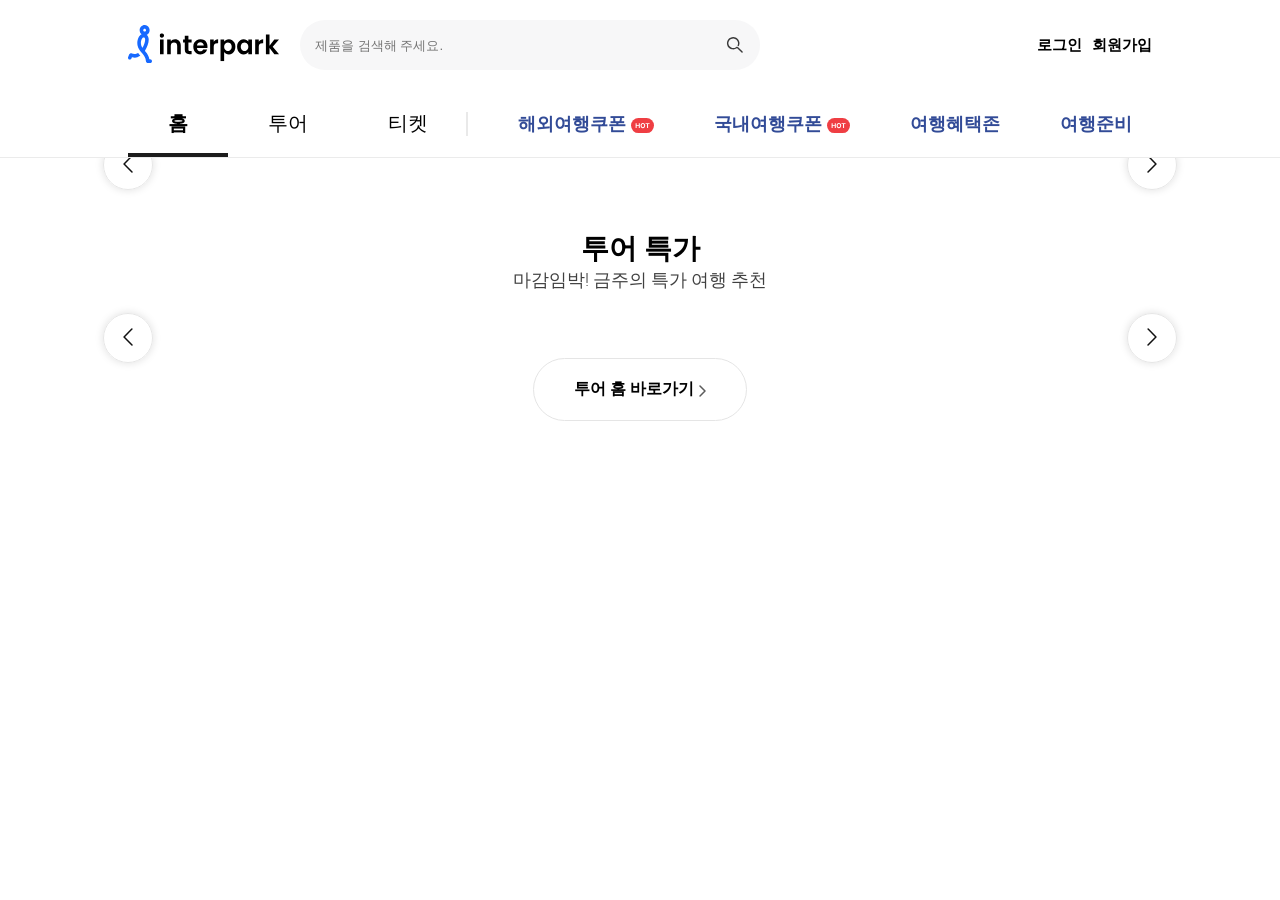
==== commit d26279d2: "[feat]: 모바일 반응형 반영,배너 버튼 수정영(header, banner, tour)" ====
--- a/public/index.html
+++ b/public/index.html
@@ -106,18 +106,13 @@
       </header>
       <!-- 모바일 상단 -->
       <div class="m_header">
-        <div class="m_header_left">
-          <!-- 모바일 로고 -->
-          <div class="logo">
-            <a href="http://www.interpark.com" target="_blank">
-              <img src="images/logo.svg" alt="로고" title="인터파크" />
-            </a>
-          </div>
-          <!-- 모바일 상단 메뉴 -->
-          <ul class="nav">
-            <li><a href="#">투어</a></li>
-            <li><a href="#">티켓</a></li>
-          </ul>
+        <div class="m_header_menu">
+          <a href="#"><img src="images/nol-interpark-logo-multiline.svg"</a>
+          <a href="#">투어</a>
+          <a href="#">티켓</a>
+        </div>
+        <div class="m_header_search">
+          <a href=""><img src="./images/btn_search.svg" alt="제품검색" /></a>
         </div>
       </div>
       <!-- 메인 -->
@@ -130,8 +125,8 @@
               <div class="swiper-wrapper">
                 <!-- API 연동 -->
               </div>
-              <div class="swiper-pagination"></div>
             </div>
+            <div class="swiper-pagination sw_banner_pg"></div>
 
             <button class="slide_bt banner_prev slide_bt_left">
               <img src="images/slider_arrow.svg" alt="left" title="left" />
--- a/public/css/header.css
+++ b/public/css/header.css
@@ -4,8 +4,8 @@
 
 .header {
   position: fixed;
-  left: 0;
   top: 0;
+  left: 0;
   z-index: 999;
   width: 100%;
   background-color: #ffffff;
@@ -186,15 +186,35 @@
   top: 0;
   left: 0;
   z-index: 999;
+
+  padding: 0 20px;
   width: 100%;
   height: 54px;
   background-color: #fff;
-  border-bottom: 2px solid #ebebeb;
-}
-
-.m_header_left {
-  display: flex;
-  align-items: center;
+  border-bottom: 1px solid #ebebeb;
+}
+
+.m_header_menu {
+  display: flex;
+  align-items: center;
+  gap: 15px;
+}
+
+.m_header_menu a {
+  font-size: 22px;
+  font-weight: 400;
+}
+
+.m_header_menu img {
+  width: 64px;
+}
+
+.m_header_search {
+  display: flex;
+  align-items: center;
+}
+
+.m_header_search a {
 }
 
 /* 반응형 작업 */
@@ -206,6 +226,8 @@
     display: none;
   }
   .m_header {
-    display: block;
+    display: flex;
+    justify-content: space-between;
+    align-content: center;
   }
 }
--- a/public/css/banner.css
+++ b/public/css/banner.css
@@ -27,3 +27,54 @@
 .sw_banner {
   border-radius: 15px;
 }
+
+/* 반응형 코드 */
+.sw_banner_pg {
+  bottom: -25px !important;
+  display: none;
+}
+
+@media all and (max-width: 1024px) {
+  .sw_banner_pg {
+    display: block;
+  }
+  /* 평상시 버튼 모습 */
+  .sw_banner_pg .swiper-pagination-bullet {
+  }
+  /* 포커스시 버튼 모습 */
+  .sw_banner_pg .swiper-pagination-bullet-active {
+    background-color: #000000 !important;
+  }
+
+  .slide_bt {
+    display: none;
+  }
+}
+
+@media all and (max-width: 760px) {
+  .sw_banner {
+    width: 350px;
+  }
+  .sw_banner_pg {
+    bottom: 10px !important;
+  }
+  /* 평상시 버튼 모습 */
+  .sw_banner_pg .swiper-pagination-bullet {
+    width: 4px;
+    height: 4px;
+    background-color: #fff !important;
+    opacity: 0.6;
+  }
+  /* 포커스시 버튼 모습 */
+  .sw_banner_pg .swiper-pagination-bullet-active {
+    width: 6px;
+    height: 6px;
+    background-color: #fff !important;
+    opacity: 1;
+  }
+  @media all and (max-width: 760px) {
+    .sw_banner {
+      width: 350px;
+    }
+  }
+}
--- a/public/css/tour.css
+++ b/public/css/tour.css
@@ -1,6 +1,6 @@
 .tour {
   position: relative;
-  margin-top: 65px;
+  margin-top: 50px;
 }
 
 .section_top {
@@ -148,3 +148,22 @@
 .section_bts > a > img {
   transform: translateY(1px);
 }
+
+/* 반응형 작업 */
+@media all and (max-width: 1024px) {
+  .tour {
+    border-top: 8px solid #f4f4f4;
+    margin-top: 30px;
+    padding-top: 10px;
+  }
+
+  .tour .section_title {
+    font-size: 19px;
+  }
+  .tour .section_desc {
+    font-size: 15px;
+  }
+  .section_category_bts > li > button {
+    padding: 9px 20px;
+  }
+}
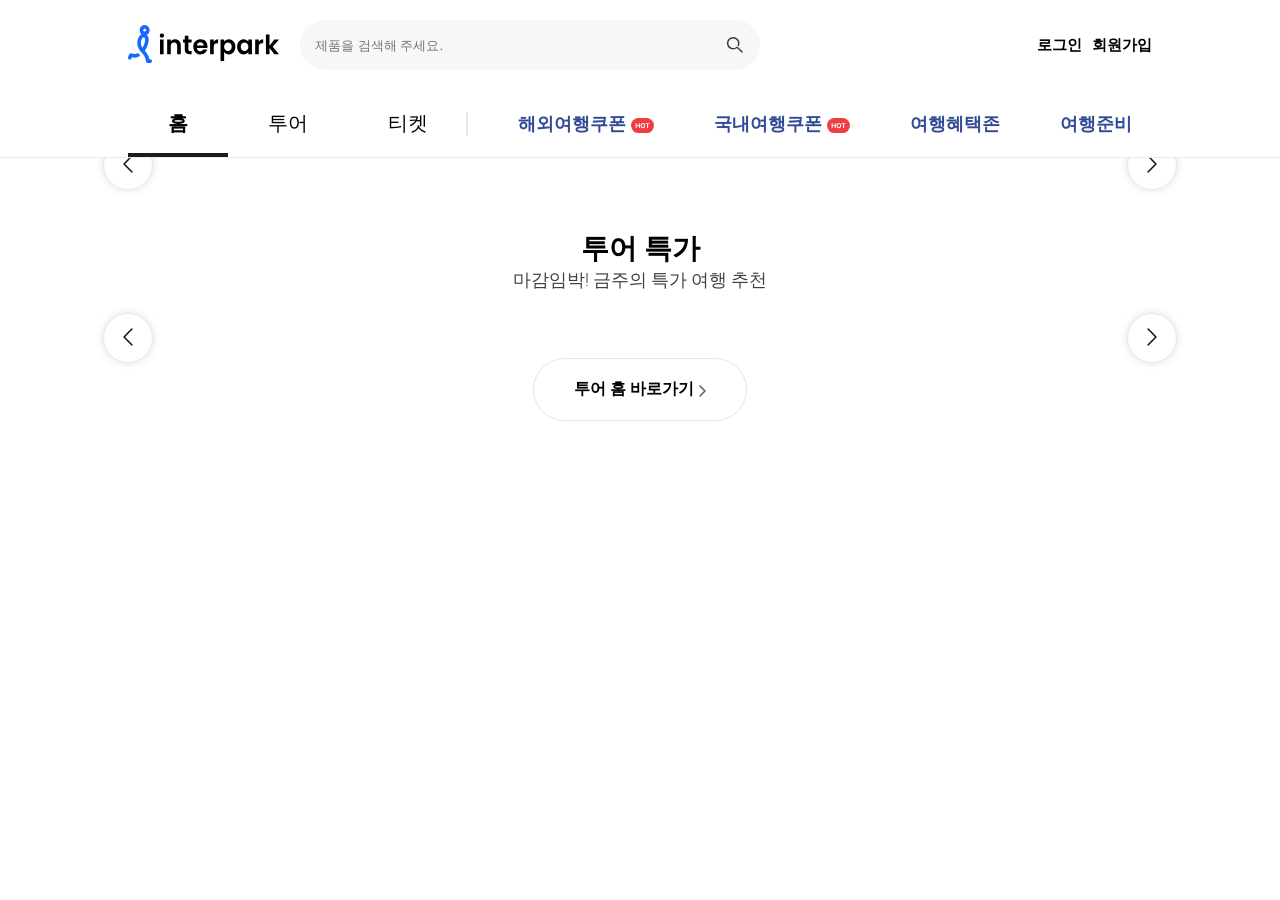
==== commit d50885d5: "[feat]: tour 반응형, scss 맛보기" ====
--- a/public/index.html
+++ b/public/index.html
@@ -168,7 +168,6 @@
                   />
                 </button>
               </div>
-
               <!--End 목록영역 -->
             </div>
             <div class="section_bts">
--- a/public/css/common.css
+++ b/public/css/common.css
@@ -19,6 +19,10 @@
 }
 html {
   width: 100%;
+  /* 반응형 최소 너비 설정 */
+  min-width: 540px;
+  /* 가로 스크롤바는 UI싱 안 좋음 */
+  overflow-x: hidden;
   /* 디자인 보고 수정 */
   font-size: 12px;
 }
--- a/public/css/tour.css
+++ b/public/css/tour.css
@@ -166,4 +166,42 @@
   .section_category_bts > li > button {
     padding: 9px 20px;
   }
-}
+
+  /* 반응형 슬라이드 높이 설정 */
+  .item {
+    height: 222px !important;
+  }
+  .item_image {
+    height: 138px !important;
+    margin-bottom: 15px !important;
+  }
+  .item_name {
+    left: 8px;
+    top: 127px;
+    font-size: 11px;
+    font-weight: 500;
+    border-radius: 4px;
+    padding: 3px;
+  }
+  .item_cupon {
+  }
+  .item_desc {
+  }
+  .item_price {
+    font-size: 14px;
+  }
+  .item_price > b {
+    font-size: 14px;
+  }
+  .item_text {
+    padding: 5px;
+  }
+
+  .section_bts > a {
+    display: flex;
+    width: 95%;
+    justify-content: center;
+    border-radius: 5px;
+    padding: 15px 20px;
+  }
+}
